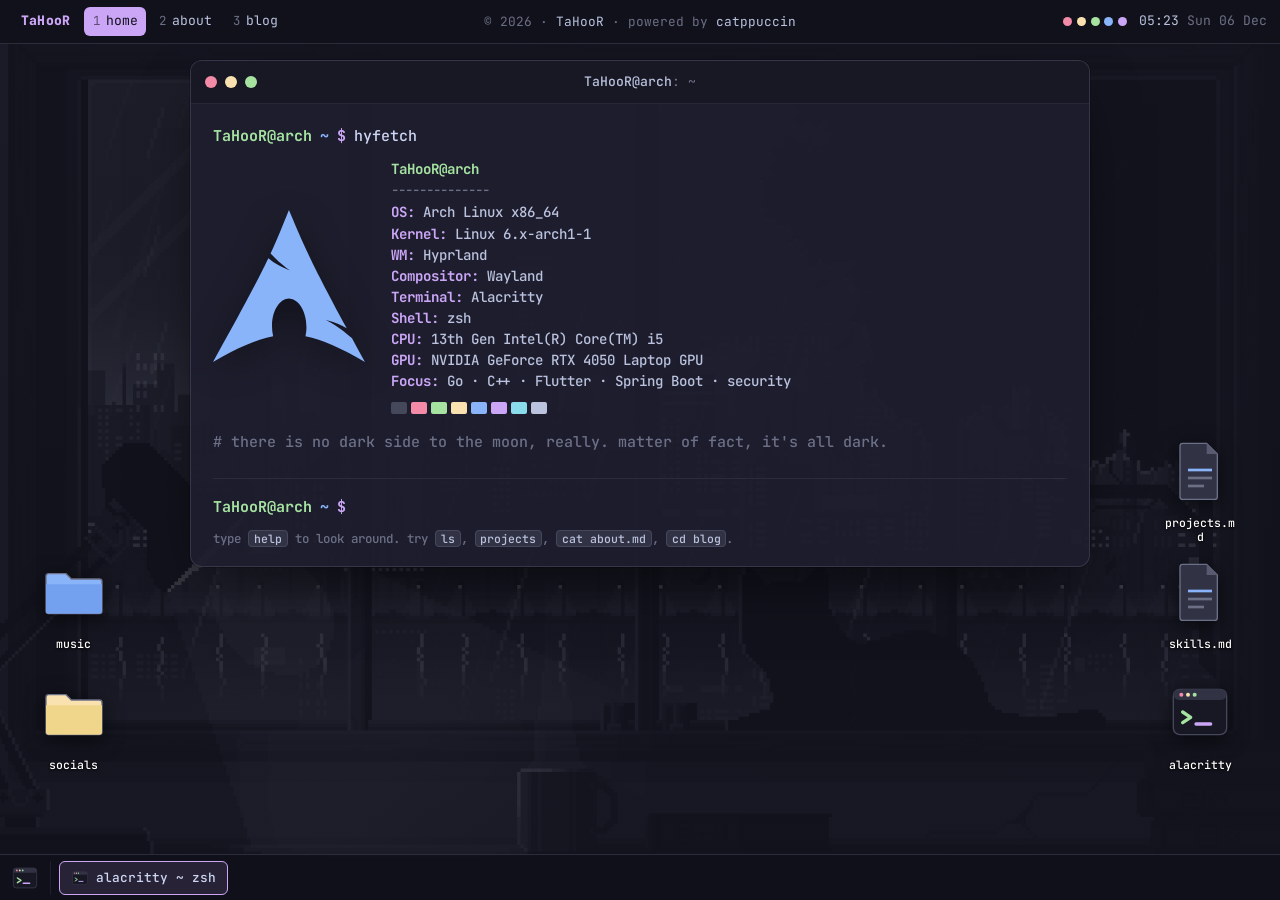
==== index.html @ b7aa1dd1 "First Draft" ====
<!DOCTYPE html>
<html lang="en">

<head>
  <meta charset="UTF-8" />
  <meta name="viewport" content="width=device-width, initial-scale=1" />
  <title>TaHooR</title>
  <meta name="theme-color" content="#11111b" />
  <link rel="stylesheet" href="assets/css/style.css" />
  <link rel="preconnect" href="https://fonts.gstatic.com" crossorigin />
  <link rel="stylesheet" href="https://cdnjs.cloudflare.com/ajax/libs/font-awesome/6.5.1/css/all.min.css" />
</head>

<body data-cwd="~" data-root="">
  <div class="wallpaper" aria-hidden="true"></div>
  <a class="skip-link" href="#main">Skip to main content</a>

  <header class="panel">
    <div class="panel-left">
      <a class="panel-brand" href="">TaHooR</a>
      <ul class="workspaces">
        <li><a aria-current="page" href=""><span class="ws-num">1</span>home</a></li>
        <li><a href="about/"><span class="ws-num">2</span>about</a></li>
        <li><a href="blogs/"><span class="ws-num">3</span>blog</a></li>
      </ul>
    </div>
    <div class="panel-center"><span>&copy; 2026 &middot; <a href="https://github.com/TaH00R" target="_blank" rel="noopener">TaHooR</a> &middot; powered by <a href="https://www.catppuccin.com/" target="_blank" rel="noopener">catppuccin</a></span></div>
    <div class="panel-right">
      <span class="panel-swatches" aria-hidden="true">
        <i class="sw-red"></i><i class="sw-yellow"></i><i class="sw-green"></i><i class="sw-blue"></i><i class="sw-mauve"></i>
      </span>
      <span class="panel-clock"></span>
    </div>
  </header>

  <main id="main" class="desktop desktop-surface">
    <div class="desktop-icons" aria-hidden="true"></div>
    <section class="terminal window">
      <div class="term-titlebar">
        <span class="term-dots" aria-hidden="true"><i class="dot-red"></i><i class="dot-yellow"></i><i class="dot-green"></i></span>
        <span class="term-title"><b>TaHooR@arch</b>: ~</span>
        <span></span>
      </div>

      <div class="term-body">
        <div class="fetch-block">
        <div class="prompt">
          <span class="p-loc">TaHooR@arch</span>
          <span class="p-path">~</span>
          <span class="p-sym">$</span>
          <span class="p-cmd">hyfetch</span>
        </div>

        <div class="fetch">
          <pre class="fetch-logo arch-fetch-logo" aria-hidden="true"><img src="assets/images/arch.svg" alt="" /></pre>

          <div class="fetch-info">
            <div class="fi-head">TaHooR@arch</div>
            <div class="fi-rule">--------------</div>
            <div class="fi-line"><span class="k">OS:</span> <span class="v">Arch Linux x86_64</span></div>
            <div class="fi-line"><span class="k">Kernel:</span> <span class="v">Linux 6.x-arch1-1</span></div>
            <div class="fi-line"><span class="k">WM:</span> <span class="v">Hyprland</span></div>
            <div class="fi-line"><span class="k">Compositor:</span> <span class="v">Wayland</span></div>
            <div class="fi-line"><span class="k">Terminal:</span> <span class="v">Alacritty</span></div>
            <div class="fi-line"><span class="k">Shell:</span> <span class="v">zsh</span></div>
            <div class="fi-line"><span class="k">CPU:</span> <span class="v">13th Gen Intel(R) Core(TM) i5</span></div>
            <div class="fi-line"><span class="k">GPU:</span> <span class="v">NVIDIA GeForce RTX 4050 Laptop GPU</span></div>
            <div class="fi-line"><span class="k">Focus:</span> <span class="v">Go · C++ · Flutter · Spring Boot · security</span></div>
            <div class="fi-swatch" aria-hidden="true">
              <i style="background:#45475a"></i><i style="background:#f38ba8"></i><i style="background:#a6e3a1"></i><i style="background:#f9e2af"></i><i style="background:#89b4fa"></i><i style="background:#cba6f7"></i><i style="background:#89dceb"></i><i style="background:#bac2de"></i>
            </div>
          </div>
        </div>
        </div>

        <p class="comment">there is no dark side to the moon, really. matter of fact, it's all dark.</p>

        <div class="home-mobile">
          <div class="prompt"><span class="p-loc">TaHooR@arch</span> <span class="p-path">~</span> <span class="p-sym">$</span> <span class="p-cmd">cat <span class="arg">about.md</span></span></div>
          <p class="out">CS student at IIIT Guwahati.</p>
          <p class="out">building Flutter apps, Spring Boot backends and web projects.</p>
          <p class="out">currently getting deeper into Linux, systems, cybersecurity and Go.</p>
          <p class="out">Arch Linux + Hyprland + terminal enjoyer.</p>

          <div class="prompt"><span class="p-loc">TaHooR@arch</span> <span class="p-path">~</span> <span class="p-sym">$</span> <span class="p-cmd">ls <span class="arg">~/projects</span></span></div>
          <ul class="rows">
            <li class="row"><span class="dot" aria-hidden="true"></span><div><div class="row-title">DevTrack</div><div class="row-sub">Flutter task manager · Spring Boot · PostgreSQL · JWT</div></div></li>
            <li class="row"><span class="dot" aria-hidden="true"></span><div><div class="row-title">Spark</div><div class="row-sub">sports platform · Next.js · Tailwind · Spring Boot · WebSockets</div></div></li>
            <li class="row"><span class="dot" aria-hidden="true"></span><div><div class="row-title">Satellite Tracker</div><div class="row-sub">3D ISS tracker · Three.js · satellite.js · CelesTrak</div></div></li>
            <li class="row"><span class="dot" aria-hidden="true"></span><div><div class="row-title">Gallery</div><div class="row-sub">Flutter gallery · albums · favorites · maps · sharing</div></div></li>
            <li class="row"><span class="dot" aria-hidden="true"></span><div><div class="row-title">CivicPulse / MedIntel</div><div class="row-sub">hackathon projects focused on real-world problems</div></div></li>
            <li class="row"><span class="dot" aria-hidden="true"></span><div><div class="row-title">WonderVault</div><div class="row-sub">map-based travel memories app · Flutter</div></div></li>
          </ul>

          <div class="prompt"><span class="p-loc">TaHooR@arch</span> <span class="p-path">~</span> <span class="p-sym">$</span> <span class="p-cmd">ls <span class="arg">~/skills</span></span></div>
          <ul class="rows">
            <li class="row"><span class="dot" aria-hidden="true"></span><div><div class="row-title">C / C++</div><div class="row-sub">DSA, systems programming and performance-focused work</div></div></li>
            <li class="row"><span class="dot" aria-hidden="true"></span><div><div class="row-title">Java</div><div class="row-sub">Spring Boot, REST APIs, JPA and backend services</div></div></li>
            <li class="row"><span class="dot" aria-hidden="true"></span><div><div class="row-title">Dart / Flutter</div><div class="row-sub">cross-platform apps, Firebase, Provider and custom UI</div></div></li>
            <li class="row"><span class="dot" aria-hidden="true"></span><div><div class="row-title">Python</div><div class="row-sub">automation, data work, ML experiments and scripting</div></div></li>
            <li class="row"><span class="dot" aria-hidden="true"></span><div><div class="row-title">TypeScript / JavaScript</div><div class="row-sub">React, Next.js, Node.js and web tooling</div></div></li>
            <li class="row"><span class="dot" aria-hidden="true"></span><div><div class="row-title">databases</div><div class="row-sub">PostgreSQL, MySQL and MongoDB</div></div></li>
            <li class="row"><span class="dot" aria-hidden="true"></span><div><div class="row-title">Linux</div><div class="row-sub">Arch Linux, Hyprland, terminal tooling and system tinkering</div></div></li>
            <li class="row"><span class="dot" aria-hidden="true"></span><div><div class="row-title">security</div><div class="row-sub">learning web security, vulnerability research and cybersec</div></div></li>
          </ul>
        </div>

        <div class="cmd">
          <div class="cmd-output"></div>
          <div class="cmd-line">
            <span class="p-loc">TaHooR@arch</span>
            <span class="p-path">~</span>
            <span class="p-sym">$</span>
            <input class="cmd-input" type="text" autocomplete="off" autocapitalize="off" autocorrect="off" spellcheck="false" aria-label="terminal command input" />
          </div>
          <div class="cmd-hint">type <kbd>help</kbd> to look around. try <kbd>ls</kbd>, <kbd>projects</kbd>, <kbd>cat about.md</kbd>, <kbd>cd blog</kbd>.</div>
        </div>
      </div>
    </section>

  <footer class="footer footer-mobile">
    <div class="footer-socials">
      <a class="icon" href="https://github.com/TaH00R" target="_blank" rel="noopener" aria-label="github"><i class="fa-brands fa-github"></i></a>
      <a class="icon" href="https://www.linkedin.com/in/x-tahoor-x-36652739a/" target="_blank" rel="noopener" aria-label="linkedin"><i class="fa-brands fa-linkedin"></i></a>
      <a class="icon" href="https://www.instagram.com/tahoor.69/" target="_blank" rel="noopener" aria-label="instagram"><i class="fa-brands fa-instagram"></i></a>
    </div>
    <p>&copy; 2026 &middot; <a href="https://github.com/TaH00R" target="_blank" rel="noopener">TaHooR</a> &middot; powered by <a href="https://www.catppuccin.com/" target="_blank" rel="noopener">catppuccin</a></p>

  </footer>

  <script src="assets/js/archfs.js"></script>
  <script src="assets/js/terminal.js"></script>
  <script src="assets/js/desktop.js"></script>
</body>

</html>
---- assets/css/style.css ----
@import url('https://fonts.googleapis.com/css2?family=Inter:wght@400;600;700&family=JetBrains+Mono:wght@400;500;700;800&display=swap');

/* Catppuccin Mocha */
:root {
  --base: #1e1e2e;
  --mantle: #181825;
  --crust: #11111b;
  --surface0: #313244;
  --surface1: #45475a;
  --text: #cdd6f4;
  --subtext: #bac2de;
  --overlay: #6c7086;
  --lavender: #b4befe;
  --mauve: #cba6f7;
  --blue: #89b4fa;
  --sky: #89dceb;
  --green: #a6e3a1;
  --yellow: #f9e2af;
  --peach: #fab387;
  --red: #f38ba8;

  --border: rgba(205, 214, 244, .08);
  --border-strong: rgba(205, 214, 244, .14);
  --mono: 'JetBrains Mono', 'Fira Mono', ui-monospace, monospace;
  --sans: Inter, system-ui, -apple-system, 'Segoe UI', Roboto, 'Noto Sans', Arial, sans-serif;
}

* {
  margin: 0;
  padding: 0;
  box-sizing: border-box;
  -webkit-tap-highlight-color: transparent;
}

html {
  color-scheme: dark;
  text-rendering: optimizeLegibility;
  scroll-behavior: smooth;
}

:focus-visible {
  outline: 2px solid var(--lavender);
  outline-offset: 2px;
  border-radius: 6px;
}

body {
  min-height: 100vh;
  color: var(--text);
  font: 400 15px/1.7 var(--mono);
  -webkit-font-smoothing: antialiased;
  -moz-osx-font-smoothing: grayscale;
  background-color: var(--crust);
}

.wallpaper {
  position: fixed;
  inset: 0;
  z-index: -1;
  background-color: var(--crust);
  background-image:
    linear-gradient(rgba(17, 17, 27, .74), rgba(17, 17, 27, .84)),
    url("../images/cat-vibin.png");
  background-size: cover;
  background-position: center;
  background-repeat: no-repeat;
  view-transition-name: wallpaper;
}

@view-transition {
  navigation: auto;
}

.panel { view-transition-name: panel; }
.taskbar { view-transition-name: taskbar; }

::view-transition-old(root) {
  animation: vt-out 240ms cubic-bezier(.4, 0, .2, 1) both;
}

::view-transition-new(root) {
  animation: vt-in 280ms cubic-bezier(.4, 0, .2, 1) both;
}

@keyframes vt-out {
  to { opacity: 0; transform: translateX(-26px); }
}

@keyframes vt-in {
  from { opacity: 0; transform: translateX(26px); }
}

@media (prefers-reduced-motion: reduce) {
  ::view-transition-old(root),
  ::view-transition-new(root) { animation: none; }
}

.skip-link {
  position: absolute;
  left: 1rem;
  top: -100px;
  background: var(--mantle);
  color: var(--text);
  padding: .5rem .75rem;
  border-radius: 8px;
  z-index: 100;
  box-shadow: 0 2px 8px rgba(0, 0, 0, .25);
  transition: top .2s;
}

.skip-link:focus-visible {
  top: 1rem;
}

/* ============================================================
   top status bar
   ============================================================ */
.panel {
  position: sticky;
  top: 0;
  z-index: 50;
  display: flex;
  align-items: center;
  justify-content: space-between;
  gap: 1rem;
  padding: .45rem .8rem;
  background: rgba(17, 17, 27, .85);
  -webkit-backdrop-filter: blur(10px);
  backdrop-filter: blur(10px);
  border-bottom: 1px solid var(--border-strong);
  font-size: .82rem;
}

.panel-left,
.panel-right {
  display: flex;
  align-items: center;
  gap: .35rem;
  min-width: 0;
}

.panel-brand {
  color: var(--mauve);
  font-weight: 800;
  text-decoration: none;
  padding: .2rem .5rem;
  letter-spacing: .3px;
  flex-shrink: 0;
}

.panel-brand:hover {
  color: var(--lavender);
}

.workspaces {
  display: flex;
  align-items: center;
  gap: .25rem;
  list-style: none;
  flex-wrap: wrap;
}

.workspaces a {
  display: inline-flex;
  align-items: baseline;
  gap: .35rem;
  text-decoration: none;
  color: var(--subtext);
  padding: .2rem .55rem;
  border-radius: 6px;
  transition: color .15s, background .15s;
}

.workspaces a .ws-num {
  color: var(--overlay);
  font-size: .78rem;
}

.workspaces a:hover {
  color: var(--lavender);
  background: rgba(180, 190, 254, .08);
}

.workspaces a[aria-current="page"] {
  color: var(--crust);
  background: var(--mauve);
}

.workspaces a[aria-current="page"] .ws-num {
  color: rgba(17, 17, 27, .6);
}

.panel-swatches {
  display: flex;
  gap: .3rem;
}

.panel-swatches i {
  width: 9px;
  height: 9px;
  border-radius: 50%;
  display: inline-block;
}

.sw-red { background: var(--red); }
.sw-yellow { background: var(--yellow); }
.sw-green { background: var(--green); }
.sw-blue { background: var(--blue); }
.sw-mauve { background: var(--mauve); }

.panel-clock {
  color: var(--subtext);
  font-variant-numeric: tabular-nums;
  white-space: nowrap;
  padding-left: .4rem;
}

.panel-clock .clock-date {
  color: var(--overlay);
}

.panel-center {
  position: absolute;
  left: 50%;
  transform: translateX(-50%);
  color: var(--overlay);
  font-size: .8rem;
  white-space: nowrap;
  pointer-events: auto;
}

.panel-center a {
  color: var(--subtext);
  text-decoration: none;
}

.panel-center a:hover {
  color: var(--mauve);
}

/* ============================================================
   terminal window
   ============================================================ */
.desktop {
  max-width: 960px;
  margin: 0 auto;
  padding: 1.6rem 1.1rem 3rem;
  transition: opacity .18s ease;
}

.desktop--wide {
  max-width: 1180px;
}

.desktop.is-fading {
  opacity: 0;
}

.terminal {
  background: rgba(30, 30, 46, .92);
  border: 1px solid var(--border-strong);
  border-radius: 12px;
  overflow: hidden;
  box-shadow: 0 24px 60px -20px rgba(0, 0, 0, .7), 0 0 0 1px rgba(0, 0, 0, .2);
}

.term-titlebar {
  display: grid;
  grid-template-columns: 1fr auto 1fr;
  align-items: center;
  gap: .5rem;
  padding: .6rem .9rem;
  background: var(--mantle);
  border-bottom: 1px solid var(--border);
}

.term-dots,
.win-dots {
  display: flex;
  gap: .5rem;
}

.term-dots i,
.win-dots i {
  width: 12px;
  height: 12px;
  border-radius: 50%;
  display: inline-block;
}

.dot-red { background: var(--red); }
.dot-yellow { background: var(--yellow); }
.dot-green { background: var(--green); }

.term-title {
  justify-self: center;
  color: var(--overlay);
  font-size: .82rem;
  white-space: nowrap;
  overflow: hidden;
  text-overflow: ellipsis;
  max-width: 100%;
}

.term-title b {
  color: var(--subtext);
  font-weight: 500;
}

.term-body {
  padding: 1.25rem 1.4rem 1rem;
  font-weight: 500;
}

/* prompt line */
.prompt {
  display: flex;
  flex-wrap: wrap;
  align-items: baseline;
  gap: .5rem;
  margin: 1.4rem 0 .6rem;
}

.prompt:first-child {
  margin-top: 0;
}

.p-user, .p-host, .p-loc { color: var(--green); font-weight: 700; }
.p-at { color: var(--overlay); }
.p-path { color: var(--blue); font-weight: 700; }
.p-sym { color: var(--mauve); font-weight: 700; }
.p-cmd { color: var(--text); }
.p-cmd .flag { color: var(--peach); }
.p-cmd .arg { color: var(--sky); }

/* blinking cursor */
.cursor {
  display: inline-block;
  width: .55em;
  height: 1.05em;
  transform: translateY(.18em);
  background: var(--text);
  animation: blink 1.1s steps(1) infinite;
}

@keyframes blink {
  50% { opacity: 0; }
}

.comment {
  color: var(--overlay);
}

.comment::before {
  content: "# ";
}

/* ============================================================
   fastfetch / hyfetch block (home)
   ============================================================ */
.fetch {
  display: grid;
  grid-template-columns: auto 1fr;
  gap: 1.1rem;
  align-items: center;
  margin: .6rem 0 1rem;
}

.fetch-logo {
  font-family: var(--mono);
  font-size: clamp(6px, 1.3vw, 10px);
  line-height: 1.05;
  white-space: pre;
  margin: 0;
  overflow: hidden;
}


/* Arch Linux fetch logo */
.arch-fetch-logo {
  display: flex;
  align-items: center;
  justify-content: center;
  width: clamp(110px, 15vw, 160px);
  height: clamp(120px, 15vw, 160px);
  overflow: visible;
}

.arch-fetch-logo img {
  display: block;
  width: 100%;
  height: 100%;
  object-fit: contain;
  filter: drop-shadow(0 8px 18px rgba(0, 0, 0, .35));
}

@media (max-width: 720px) {
  .arch-fetch-logo {
    width: 150px;
    height: 150px;
    justify-content: flex-start;
  }
}

.fetch-info {
  font-size: .88rem;
  line-height: 1.5;
  min-width: 0;
}

.fetch-info .fi-head {
  color: var(--green);
  font-weight: 700;
}

.fetch-info .fi-rule {
  color: var(--overlay);
  letter-spacing: -1px;
  margin-bottom: .1rem;
}

.fetch-info .fi-line .k {
  color: var(--mauve);
  font-weight: 700;
}

.fetch-info .fi-line .v {
  color: var(--subtext);
  overflow-wrap: anywhere;
}

.fetch-info .fi-swatch {
  display: flex;
  gap: 4px;
  margin-top: .6rem;
}

.fetch-info .fi-swatch i {
  width: 16px;
  height: 12px;
  border-radius: 2px;
  display: inline-block;
}

/* ============================================================
   generic terminal output
   ============================================================ */
.term-body h1,
.term-body h2 {
  font-family: var(--mono);
}

.out {
  color: var(--subtext);
  margin: .2rem 0 .4rem;
  max-width: 74ch;
}

.out a {
  color: var(--lavender);
  text-decoration: underline;
  text-underline-offset: 2px;
}

.out a:hover { color: var(--mauve); }

/* project / skill rows rendered like a listing */
.rows {
  list-style: none;
  display: flex;
  flex-direction: column;
  gap: .3rem;
  margin: .2rem 0 .4rem;
  padding: 0;
}

.row {
  display: grid;
  grid-template-columns: auto 1fr;
  gap: .7rem;
  align-items: baseline;
  padding: .45rem .6rem;
  border-radius: 8px;
  border: 1px solid transparent;
  transition: background .15s, border-color .15s;
}

.row:hover {
  background: rgba(180, 190, 254, .05);
  border-color: var(--border);
}

.row .dot {
  color: var(--green);
  font-size: .9rem;
  line-height: 1.4;
}

.row .dot::before { content: "→"; }

.row-title {
  color: var(--text);
  font-weight: 700;
}

.row-sub {
  color: var(--overlay);
  font-size: .9rem;
}

/* ============================================================
   ls -l listing (blog index)
   ============================================================ */
.ls {
  display: flex;
  flex-direction: column;
  gap: .1rem;
  margin: .3rem 0 .5rem;
}

.ls-total {
  color: var(--overlay);
  font-size: .85rem;
  margin-bottom: .35rem;
}

.ls-row {
  display: grid;
  grid-template-columns: auto auto auto 1fr auto;
  align-items: baseline;
  gap: .5rem .9rem;
  padding: .5rem .6rem;
  border-radius: 8px;
  text-decoration: none;
  color: inherit;
  border: 1px solid transparent;
  transition: background .15s, border-color .15s;
}

.ls-row:hover {
  background: rgba(137, 180, 250, .06);
  border-color: var(--border);
}

.ls-perms {
  color: var(--overlay);
  font-size: .82rem;
  white-space: nowrap;
}

.ls-size {
  color: var(--overlay);
  font-size: .82rem;
  white-space: nowrap;
}

.ls-date {
  color: var(--peach);
  font-size: .82rem;
  white-space: nowrap;
}

.ls-name {
  min-width: 0;
}

.ls-dir {
  color: var(--blue);
  font-weight: 700;
}

.ls-dir::after {
  content: "/";
  color: var(--overlay);
}

.ls-row:hover .ls-dir {
  color: var(--sky);
  text-decoration: underline;
  text-underline-offset: 2px;
}

.ls-title {
  color: var(--text);
  font-weight: 700;
  margin-top: .15rem;
}

.ls-desc {
  color: var(--subtext);
  font-size: .88rem;
  line-height: 1.5;
  margin-top: .1rem;
  display: -webkit-box;
  -webkit-line-clamp: 2;
  line-clamp: 2;
  -webkit-box-orient: vertical;
  overflow: hidden;
}

.ls-tags {
  color: var(--overlay);
  font-size: .8rem;
  margin-top: .2rem;
}

.ls-tags .t {
  color: var(--mauve);
}

.ls-meta {
  color: var(--overlay);
  font-size: .8rem;
  white-space: nowrap;
  justify-self: end;
}

/* ============================================================
   interactive command bar (hybrid)
   ============================================================ */
.cmd {
  margin-top: 1.4rem;
  border-top: 1px solid var(--border);
  padding-top: 1rem;
}

.cmd-output {
  display: flex;
  flex-direction: column;
  gap: .15rem;
  margin-bottom: .4rem;
}

.cmd-output:empty {
  margin-bottom: 0;
}

.cmd-output .line {
  white-space: pre-wrap;
  overflow-wrap: anywhere;
  color: var(--subtext);
}

.cmd-output .line.echo { color: var(--overlay); }
.cmd-output .line.err { color: var(--red); }
.cmd-output .line.ok { color: var(--green); }
.cmd-output .line.accent { color: var(--mauve); }
.cmd-output .line.dim { color: var(--overlay); }
.cmd-output .line.warn { color: var(--yellow); }
.cmd-output .line.info { color: var(--sky); }
.cmd-output .line a { color: var(--lavender); text-decoration: underline; }

.cmd-output .line.rtitle { color: var(--text); font-weight: 700; }
.cmd-output .line.rtitle::before { content: "→ "; color: var(--green); font-weight: 700; }
.cmd-output .line.rsub { color: var(--overlay); padding-left: 1.35rem; margin-bottom: .35rem; }
.cmd-output .line.spacer { height: .4rem; }

.cmd-line {
  display: flex;
  align-items: baseline;
  gap: .5rem;
}

.cmd-line .p-user { color: var(--green); font-weight: 700; }
.cmd-line .p-at { color: var(--overlay); }
.cmd-line .p-host { color: var(--green); font-weight: 700; }
.cmd-line .p-path { color: var(--blue); font-weight: 700; }
.cmd-line .p-sym { color: var(--mauve); font-weight: 700; }

.cmd-input {
  flex: 1;
  min-width: 0;
  background: transparent;
  border: none;
  outline: none;
  color: var(--text);
  font: inherit;
  caret-color: var(--mauve);
  padding: 0;
}

.cmd-hint {
  color: var(--overlay);
  font-size: .78rem;
  margin-top: .5rem;
}

.cmd-hint kbd {
  background: var(--surface0);
  border: 1px solid var(--surface1);
  border-radius: 4px;
  padding: 0 .3rem;
  font: inherit;
  font-size: .72rem;
  color: var(--subtext);
}

/* ============================================================
   socials + footer
   ============================================================ */
.socials {
  display: flex;
  gap: .55rem;
  margin: 1.4rem 0 .2rem;
}

.icon {
  width: 38px;
  height: 38px;
  display: inline-flex;
  align-items: center;
  justify-content: center;
  border-radius: 8px;
  border: 1px solid var(--border-strong);
  color: var(--text);
  text-decoration: none;
  transition: background .15s, color .15s, border-color .15s;
}

.icon:hover,
.icon:focus-visible {
  background: rgba(205, 214, 244, .08);
  color: var(--lavender);
  border-color: var(--lavender);
}

.footer {
  max-width: 960px;
  margin: 0 auto;
  padding: 1.4rem 1.1rem 2rem;
  color: var(--overlay);
  text-align: center;
  font-size: .85rem;
}

.footer-socials {
  display: flex;
  gap: .55rem;
  justify-content: center;
  margin-top: 1rem;
}

.footer a {
  color: var(--subtext);
  text-decoration: underline;
}

.footer a:hover {
  color: var(--mauve);
}

/* ============================================================
   desktop surface + window manager (home)
   ============================================================ */
body {
  padding-bottom: 46px;
}

.desktop-surface {
  position: relative;
  width: 100%;
  max-width: none;
  height: calc(100vh - 46px - 46px);
  min-height: 440px;
  padding: 0;
  overflow: hidden;
}

.desktop-icons {
  position: absolute;
  inset: 0;
  pointer-events: none;
  z-index: 1;
}

.window {
  position: absolute;
  z-index: 10;
  display: flex;
  flex-direction: column;
  max-height: calc(100% - 20px);
}

.window > .term-titlebar,
.window > .win-bar {
  flex: 0 0 auto;
}

.window > .term-body,
.window > .iv-body,
.window > .pl-body {
  overflow-y: auto;
  min-height: 0;
}

.terminal.window {
  width: min(900px, 92vw);
}

.filemanager,
.docviewer,
.socialswin {
  background: var(--mantle);
  border: 1px solid var(--border-strong);
  border-radius: 12px;
  overflow: hidden;
  box-shadow: 0 24px 60px -20px rgba(0, 0, 0, .7);
}

.filemanager { width: min(620px, 92vw); }
.docviewer { width: min(560px, 92vw); }
.socialswin { width: min(320px, 92vw); }

.doc-h {
  font-family: var(--mono);
  font-weight: 700;
  color: var(--mauve);
  margin-bottom: .6rem;
}

.doc-body .rows { gap: .2rem; }

.soc-body {
  display: flex;
  flex-direction: column;
  gap: .4rem;
  padding: 1rem 1.1rem 1.2rem;
  background: var(--base);
}

.soc-item {
  display: flex;
  align-items: center;
  gap: .7rem;
  padding: .55rem .7rem;
  border-radius: 8px;
  border: 1px solid var(--border);
  color: var(--text);
  text-decoration: none;
  transition: background .15s, border-color .15s, color .15s;
}

.soc-item:hover {
  background: rgba(180, 190, 254, .08);
  border-color: var(--lavender);
  color: var(--lavender);
}

.soc-ic {
  width: 30px;
  height: 30px;
  display: inline-flex;
  align-items: center;
  justify-content: center;
  border-radius: 7px;
  border: 1px solid var(--border-strong);
  font-size: 1rem;
}

.soc-label { font-weight: 500; }

.footer-mobile { display: none; }

/* now-playing panel module */
.panel-np {
  display: none;
  align-items: center;
  gap: .4rem;
  max-width: 260px;
  padding: .15rem .5rem;
  margin-right: .3rem;
  border-radius: 6px;
  background: rgba(203, 166, 247, .12);
  color: var(--subtext);
  font-size: .78rem;
  white-space: nowrap;
  overflow: hidden;
}

.panel-np.show { display: inline-flex; }

.panel-np .np-note {
  width: 13px;
  height: 13px;
  flex-shrink: 0;
  fill: none;
  stroke: var(--mauve);
  stroke-width: 2;
}

.panel-np .np-text {
  overflow: hidden;
  text-overflow: ellipsis;
}

/* right-click context menu */
.ctx-menu {
  position: fixed;
  z-index: 200;
  min-width: 190px;
  padding: .35rem;
  background: rgba(24, 24, 37, .97);
  -webkit-backdrop-filter: blur(10px);
  backdrop-filter: blur(10px);
  border: 1px solid var(--border-strong);
  border-radius: 10px;
  box-shadow: 0 18px 44px -14px rgba(0, 0, 0, .8);
}

.ctx-item {
  display: block;
  width: 100%;
  text-align: left;
  padding: .4rem .6rem;
  border: none;
  border-radius: 6px;
  background: transparent;
  color: var(--subtext);
  font: 500 .85rem var(--mono);
  cursor: pointer;
}

.ctx-item:hover {
  background: var(--mauve);
  color: var(--crust);
}

.ctx-sep {
  height: 1px;
  margin: .3rem .2rem;
  background: var(--border);
}

/* launcher */
.launcher {
  position: fixed;
  inset: 0;
  z-index: 300;
  display: none;
  justify-content: center;
  align-items: flex-start;
  padding-top: 14vh;
  background: rgba(17, 17, 27, .55);
  -webkit-backdrop-filter: blur(3px);
  backdrop-filter: blur(3px);
}

.launcher.show { display: flex; }

.launcher-box {
  width: min(560px, 92vw);
  background: rgba(24, 24, 37, .98);
  border: 1px solid var(--border-strong);
  border-radius: 12px;
  overflow: hidden;
  box-shadow: 0 30px 70px -20px rgba(0, 0, 0, .85);
}

.launcher-input {
  width: 100%;
  padding: .9rem 1.1rem;
  border: none;
  border-bottom: 1px solid var(--border);
  background: transparent;
  color: var(--text);
  font: 500 1rem var(--mono);
  outline: none;
}

.launcher-input::placeholder { color: var(--overlay); }

.launcher-list {
  list-style: none;
  margin: 0;
  padding: .35rem;
  max-height: 46vh;
  overflow-y: auto;
}

.launcher-item {
  display: flex;
  align-items: baseline;
  justify-content: space-between;
  gap: 1rem;
  padding: .5rem .75rem;
  border-radius: 7px;
  cursor: pointer;
}

.launcher-item.sel,
.launcher-item:hover {
  background: rgba(180, 190, 254, .12);
}

.launcher-item .li-label { color: var(--text); font-weight: 500; }
.launcher-item.sel .li-label { color: var(--lavender); }
.launcher-item .li-sub { color: var(--overlay); font-size: .78rem; white-space: nowrap; }

.desktop--wide.desktop-surface .terminal.window,
.desktop--wide .terminal.window {
  width: min(1150px, 94vw);
}

.window.maximized {
  left: 0 !important;
  top: 0 !important;
  width: 100% !important;
  height: 100% !important;
  max-height: 100% !important;
  border-radius: 0;
}

.term-titlebar,
.win-bar {
  cursor: default;
  user-select: none;
}

.window.is-dragging {
  cursor: grabbing;
}

.window.is-dragging .term-titlebar,
.window.is-dragging .win-bar {
  cursor: grabbing;
}

.rz {
  position: absolute;
  z-index: 5;
}

.rz-n { top: -4px; left: 10px; right: 10px; height: 8px; cursor: ns-resize; }
.rz-s { bottom: -4px; left: 10px; right: 10px; height: 8px; cursor: ns-resize; }
.rz-e { right: -4px; top: 10px; bottom: 10px; width: 8px; cursor: ew-resize; }
.rz-w { left: -4px; top: 10px; bottom: 10px; width: 8px; cursor: ew-resize; }
.rz-ne { top: -5px; right: -5px; width: 14px; height: 14px; cursor: nesw-resize; }
.rz-nw { top: -5px; left: -5px; width: 14px; height: 14px; cursor: nwse-resize; }
.rz-se { bottom: -5px; right: -5px; width: 14px; height: 14px; cursor: nwse-resize; }
.rz-sw { bottom: -5px; left: -5px; width: 14px; height: 14px; cursor: nesw-resize; }

.window.maximized .rz {
  display: none;
}

.window.is-resizing {
  user-select: none;
}

.win-controls i {
  cursor: pointer;
  transition: filter .15s, transform .12s;
}

.win-controls i:hover {
  filter: brightness(1.2);
  transform: scale(1.15);
}

.win-bar {
  display: grid;
  grid-template-columns: 1fr auto 1fr;
  align-items: center;
  gap: .5rem;
  padding: .6rem .9rem;
  background: var(--mantle);
  border-bottom: 1px solid var(--border);
}

.imgviewer {
  background: var(--mantle);
  border: 1px solid var(--border-strong);
  border-radius: 12px;
  overflow: hidden;
  box-shadow: 0 24px 60px -20px rgba(0, 0, 0, .7);
}

.iv-body {
  padding: .5rem;
  background: var(--crust);
  display: flex;
  justify-content: center;
  align-items: center;
  flex: 1;
  overflow: hidden;
}

.iv-body img {
  display: block;
  width: auto;
  height: auto;
  max-width: min(70vw, 820px);
  border-radius: 4px;
}

.imgviewer[style*="height"] .iv-body img,
.imgviewer[style*="width"] .iv-body img {
  max-width: 100%;
  max-height: 100%;
  object-fit: contain;
}

/* desktop icons — kde plasma style */
.dz-icon {
  position: absolute;
  pointer-events: auto;
  width: 96px;
  display: flex;
  flex-direction: column;
  align-items: center;
  gap: .3rem;
  cursor: default;
  user-select: none;
  z-index: 2;
  padding: .3rem;
  border: 1px solid transparent;
  border-radius: 6px;
}

.dz-icon:hover {
  background: rgba(180, 190, 254, .12);
  border-color: rgba(180, 190, 254, .25);
  z-index: 3;
}

.dz-icon.is-dragging {
  cursor: grabbing;
  opacity: .85;
}

.dz-thumb {
  width: 72px;
  height: 72px;
  border-radius: 5px;
  overflow: hidden;
  border: 1px solid rgba(0, 0, 0, .5);
  box-shadow: 0 3px 8px -2px rgba(0, 0, 0, .7);
  background: var(--crust);
}

.dz-thumb img {
  display: block;
  width: 100%;
  height: 100%;
  object-fit: cover;
}

.dz-appicon svg {
  width: 64px;
  height: 64px;
  filter: drop-shadow(0 4px 10px rgba(0, 0, 0, .6));
}

.dz-label {
  font-size: .72rem;
  font-weight: 500;
  color: #fff;
  text-align: center;
  line-height: 1.2;
  padding: .05rem .25rem;
  border-radius: 3px;
  text-shadow: 0 1px 3px rgba(0, 0, 0, .95), 0 0 2px rgba(0, 0, 0, .9);
  max-width: 96px;
  display: -webkit-box;
  -webkit-line-clamp: 2;
  line-clamp: 2;
  -webkit-box-orient: vertical;
  overflow: hidden;
  word-break: break-word;
}

.dz-icon:hover .dz-label {
  background: var(--blue);
  color: var(--crust);
  text-shadow: none;
}

/* taskbar */
.taskbar {
  position: fixed;
  left: 0;
  right: 0;
  bottom: 0;
  height: 46px;
  z-index: 60;
  display: flex;
  align-items: center;
  gap: .5rem;
  padding: 0 .5rem;
  background: rgba(17, 17, 27, .9);
  -webkit-backdrop-filter: blur(10px);
  backdrop-filter: blur(10px);
  border-top: 1px solid var(--border-strong);
}

.tb-left {
  display: flex;
  align-items: center;
  border-right: 1px solid var(--border);
  padding-right: .5rem;
}

.tb-launch {
  width: 34px;
  height: 34px;
  padding: 3px;
  border: none;
  border-radius: 6px;
  background: transparent;
  cursor: pointer;
  transition: background .15s;
}

.tb-launch:hover {
  background: rgba(205, 214, 244, .1);
}

.tb-launch svg {
  width: 100%;
  height: 100%;
}

.tb-items {
  display: flex;
  align-items: center;
  gap: .35rem;
  overflow: hidden;
}

.tb-item {
  display: inline-flex;
  align-items: center;
  gap: .4rem;
  max-width: 190px;
  height: 34px;
  padding: 0 .7rem;
  border: 1px solid var(--border);
  border-radius: 6px;
  background: rgba(205, 214, 244, .04);
  color: var(--subtext);
  font: 500 .8rem var(--mono);
  cursor: pointer;
  transition: background .15s, border-color .15s, color .15s;
}

.tb-item:hover {
  background: rgba(205, 214, 244, .1);
  color: var(--text);
}

.tb-item.active {
  border-color: var(--mauve);
  color: var(--text);
  background: rgba(203, 166, 247, .12);
}

.tb-item.minimized {
  opacity: .55;
}

.tb-item .tb-ico {
  width: 18px;
  height: 18px;
  display: inline-flex;
}

.tb-item .tb-ico svg { width: 100%; height: 100%; }

.tb-item .tb-dot {
  width: 8px;
  height: 8px;
  border-radius: 50%;
  background: var(--green);
}

.tb-item .tb-title {
  overflow: hidden;
  text-overflow: ellipsis;
  white-space: nowrap;
}

.mobile-gallery,
.home-mobile {
  display: none;
}

/* ============================================================
   responsive
   ============================================================ */
@media (max-width: 1000px) {
  .panel-center { display: none; }
}

@media (max-width: 720px) {
  .panel {
    flex-wrap: wrap;
    gap: .4rem .6rem;
  }

  .panel-clock .clock-date { display: none; }

  .fetch {
    grid-template-columns: 1fr;
    gap: 1rem;
    justify-items: start;
  }

  .fetch-logo {
    font-size: clamp(7px, 2.6vw, 11px);
  }

  .term-body {
    padding: 1rem 1rem .9rem;
  }

  .term-title {
    font-size: .74rem;
  }

  .ls-row {
    grid-template-columns: 1fr;
    gap: .15rem;
    padding: .6rem;
  }

  .ls-perms,
  .ls-size { display: none; }

  .ls-meta {
    justify-self: start;
  }
}

@media (max-width: 420px) {
  .panel-swatches { display: none; }

  .workspaces a { padding: .2rem .4rem; }

  .desktop { padding: 1rem .7rem 2.4rem; }
}

@media (max-width: 760px), (pointer: coarse) {
  body {
    padding-bottom: 0;
  }

  .taskbar {
    display: none;
  }

  .desktop-surface {
    position: static;
    height: auto;
    min-height: 0;
    overflow: visible;
    max-width: 960px;
    margin: 0 auto;
    padding: 1.6rem 1.1rem 1rem;
  }

  .desktop-icons {
    display: none;
  }

  .window,
  .terminal.window,
  .window.maximized {
    position: static !important;
    left: auto !important;
    top: auto !important;
    width: auto !important;
    height: auto !important;
    max-height: none !important;
    z-index: auto;
    display: block !important;
  }

  .term-titlebar {
    cursor: default;
  }

  .fetch-block,
  .cmd {
    display: none;
  }

  .home-mobile {
    display: block;
  }

  .home-mobile .prompt {
    margin: 1.1rem 0 .5rem;
  }

  .footer-mobile {
    display: block;
  }

  .footer {
    padding: 2.4rem 1.1rem 2.6rem;
    margin-top: 1rem;
  }

  .footer-socials {
    margin-bottom: 1.2rem;
  }

  .mobile-gallery {
    display: block;
    max-width: 960px;
    margin: 0 auto;
    padding: 0 1.1rem 2.5rem;
  }

  .mobile-gallery h2 {
    font-size: .95rem;
    font-weight: 700;
    color: var(--mauve);
    margin: 1.2rem 0 .8rem;
  }

  .mobile-gallery .mg-grid {
    display: grid;
    grid-template-columns: 1fr 1fr;
    gap: .7rem;
  }

  .mobile-gallery figure {
    margin: 0;
    background: var(--mantle);
    border: 1px solid var(--border);
    border-radius: 10px;
    overflow: hidden;
  }

  .mobile-gallery img {
    display: block;
    width: 100%;
    height: 120px;
    object-fit: cover;
  }

  .mobile-gallery figcaption {
    font-size: .74rem;
    color: var(--subtext);
    padding: .4rem .5rem;
  }

  .mobile-music {
    display: block;
    max-width: 960px;
    margin: 0 auto;
    padding: 0 1.1rem 2.5rem;
  }

  .mobile-music h2 {
    font-size: .95rem;
    font-weight: 700;
    color: var(--mauve);
    margin: 1.2rem 0 .8rem;
  }

  .player {
    width: auto !important;
    margin-top: 1rem;
  }
}

@media (prefers-reduced-motion: reduce) {
  .cursor { animation: none; }
  html { scroll-behavior: auto; }
  .desktop, .desktop.is-fading { transition: none; }
}

/* ============================================================
   music: file manager grid + mp3 player
   ============================================================ */
.fm-toolbar {
  display: flex;
  align-items: center;
  justify-content: space-between;
  gap: .6rem;
  flex-wrap: wrap;
  padding: 0 .2rem .6rem;
  margin-bottom: .7rem;
  border-bottom: 1px solid var(--border);
}

.fm-path {
  color: var(--subtext);
  font-weight: 700;
}

.fm-count {
  color: var(--overlay);
  font-size: .82rem;
}

.fm-grid {
  display: grid;
  grid-template-columns: repeat(auto-fill, minmax(118px, 1fr));
  gap: .4rem;
}

.fm-file {
  display: flex;
  flex-direction: column;
  align-items: center;
  gap: .45rem;
  padding: .6rem .4rem;
  border: 1px solid transparent;
  border-radius: 8px;
  background: transparent;
  cursor: default;
  font: inherit;
  color: var(--subtext);
  transition: background .12s, border-color .12s;
}

.fm-file:hover {
  background: rgba(137, 180, 250, .1);
  border-color: rgba(137, 180, 250, .25);
}

.fm-file.playing {
  background: rgba(203, 166, 247, .14);
  border-color: var(--mauve);
}

.fm-thumb {
  position: relative;
  width: 84px;
  height: 84px;
  border-radius: 6px;
  overflow: hidden;
  border: 1px solid rgba(0, 0, 0, .5);
  box-shadow: 0 4px 10px -3px rgba(0, 0, 0, .7);
  flex-shrink: 0;
}

.fm-thumb img {
  display: block;
  width: 100%;
  height: 100%;
  object-fit: cover;
}

.fm-thumb::after {
  content: "";
  position: absolute;
  inset: 0;
  background: rgba(17, 17, 27, .35) url("data:image/svg+xml,%3Csvg xmlns='http://www.w3.org/2000/svg' viewBox='0 0 24 24' fill='%23cdd6f4'%3E%3Cpath d='M8 5v14l11-7z'/%3E%3C/svg%3E") center / 26px no-repeat;
  opacity: 0;
  transition: opacity .12s;
}

.fm-file:hover .fm-thumb::after,
.fm-file.playing .fm-thumb::after {
  opacity: 1;
}

.fm-name {
  font-size: .74rem;
  line-height: 1.25;
  color: var(--subtext);
  text-align: center;
  word-break: break-word;
  display: -webkit-box;
  -webkit-line-clamp: 2;
  line-clamp: 2;
  -webkit-box-orient: vertical;
  overflow: hidden;
}

.fm-file.playing .fm-name {
  color: var(--mauve);
}

/* emulated mp3 player window (elisa) */
.player {
  width: 300px;
}

.pl-body {
  display: flex;
  flex-direction: column;
  align-items: center;
  gap: .4rem;
  padding: 1.1rem;
  background: var(--base);
}

.pl-art {
  width: 100%;
  max-width: 260px;
  aspect-ratio: 1 / 1;
  object-fit: cover;
  border-radius: 8px;
  box-shadow: 0 12px 30px -10px rgba(0, 0, 0, .8);
}

.pl-title {
  color: var(--mauve);
  font-weight: 700;
  text-align: center;
  line-height: 1.3;
  margin-top: .5rem;
}

.pl-artist {
  color: var(--subtext);
  font-size: .85rem;
  text-align: center;
}

.pl-metaline {
  color: var(--overlay);
  font-size: .76rem;
  text-align: center;
}

.pl-seek {
  width: 100%;
  margin-top: .5rem;
  accent-color: var(--mauve);
  cursor: pointer;
}

.pl-times {
  width: 100%;
  display: flex;
  justify-content: space-between;
  color: var(--overlay);
  font-size: .74rem;
  font-variant-numeric: tabular-nums;
}

.pl-controls {
  display: flex;
  align-items: center;
  gap: 1.1rem;
  margin-top: .35rem;
}

.pl-controls button {
  background: transparent;
  border: none;
  color: var(--subtext);
  cursor: pointer;
  display: inline-flex;
  align-items: center;
  justify-content: center;
  padding: 0;
  transition: color .12s;
}

.pl-controls button:hover {
  color: var(--lavender);
}

.pl-prev svg,
.pl-next svg {
  width: 22px;
  height: 22px;
  fill: currentColor;
}

.pl-play {
  width: 46px;
  height: 46px;
  border-radius: 50%;
  border: 1px solid var(--border-strong) !important;
  color: var(--green) !important;
}

.pl-play:hover {
  color: var(--green) !important;
  border-color: var(--green) !important;
  background: rgba(166, 227, 161, .1);
}

.pl-play svg {
  width: 20px;
  height: 20px;
  fill: currentColor;
}

.player .i-pause { display: none; }
.player.playing .i-play { display: none; }
.player.playing .i-pause { display: block; }
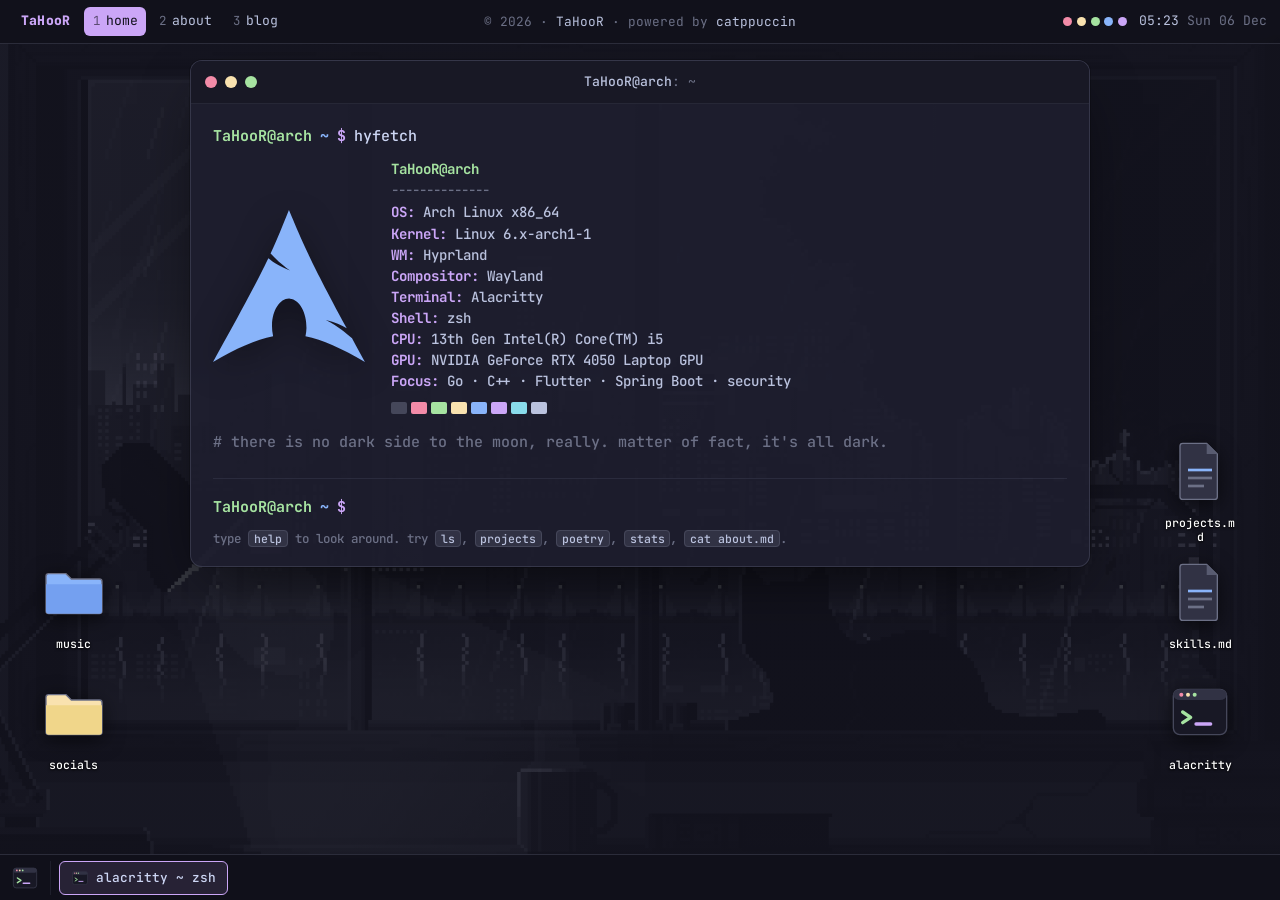
==== commit 71c1c956: "Cleaner Folder Structure" ====
--- a/index.html
+++ b/index.html
@@ -77,32 +77,16 @@
 
         <div class="home-mobile">
           <div class="prompt"><span class="p-loc">TaHooR@arch</span> <span class="p-path">~</span> <span class="p-sym">$</span> <span class="p-cmd">cat <span class="arg">about.md</span></span></div>
-          <p class="out">CS student at IIIT Guwahati.</p>
-          <p class="out">building Flutter apps, Spring Boot backends and web projects.</p>
-          <p class="out">currently getting deeper into Linux, systems, cybersecurity and Go.</p>
-          <p class="out">Arch Linux + Hyprland + terminal enjoyer.</p>
+          <div data-content="about-short"></div>
 
           <div class="prompt"><span class="p-loc">TaHooR@arch</span> <span class="p-path">~</span> <span class="p-sym">$</span> <span class="p-cmd">ls <span class="arg">~/projects</span></span></div>
-          <ul class="rows">
-            <li class="row"><span class="dot" aria-hidden="true"></span><div><div class="row-title">DevTrack</div><div class="row-sub">Flutter task manager · Spring Boot · PostgreSQL · JWT</div></div></li>
-            <li class="row"><span class="dot" aria-hidden="true"></span><div><div class="row-title">Spark</div><div class="row-sub">sports platform · Next.js · Tailwind · Spring Boot · WebSockets</div></div></li>
-            <li class="row"><span class="dot" aria-hidden="true"></span><div><div class="row-title">Satellite Tracker</div><div class="row-sub">3D ISS tracker · Three.js · satellite.js · CelesTrak</div></div></li>
-            <li class="row"><span class="dot" aria-hidden="true"></span><div><div class="row-title">Gallery</div><div class="row-sub">Flutter gallery · albums · favorites · maps · sharing</div></div></li>
-            <li class="row"><span class="dot" aria-hidden="true"></span><div><div class="row-title">CivicPulse / MedIntel</div><div class="row-sub">hackathon projects focused on real-world problems</div></div></li>
-            <li class="row"><span class="dot" aria-hidden="true"></span><div><div class="row-title">WonderVault</div><div class="row-sub">map-based travel memories app · Flutter</div></div></li>
-          </ul>
+          <ul class="rows" data-content="projects"></ul>
 
           <div class="prompt"><span class="p-loc">TaHooR@arch</span> <span class="p-path">~</span> <span class="p-sym">$</span> <span class="p-cmd">ls <span class="arg">~/skills</span></span></div>
-          <ul class="rows">
-            <li class="row"><span class="dot" aria-hidden="true"></span><div><div class="row-title">C / C++</div><div class="row-sub">DSA, systems programming and performance-focused work</div></div></li>
-            <li class="row"><span class="dot" aria-hidden="true"></span><div><div class="row-title">Java</div><div class="row-sub">Spring Boot, REST APIs, JPA and backend services</div></div></li>
-            <li class="row"><span class="dot" aria-hidden="true"></span><div><div class="row-title">Dart / Flutter</div><div class="row-sub">cross-platform apps, Firebase, Provider and custom UI</div></div></li>
-            <li class="row"><span class="dot" aria-hidden="true"></span><div><div class="row-title">Python</div><div class="row-sub">automation, data work, ML experiments and scripting</div></div></li>
-            <li class="row"><span class="dot" aria-hidden="true"></span><div><div class="row-title">TypeScript / JavaScript</div><div class="row-sub">React, Next.js, Node.js and web tooling</div></div></li>
-            <li class="row"><span class="dot" aria-hidden="true"></span><div><div class="row-title">databases</div><div class="row-sub">PostgreSQL, MySQL and MongoDB</div></div></li>
-            <li class="row"><span class="dot" aria-hidden="true"></span><div><div class="row-title">Linux</div><div class="row-sub">Arch Linux, Hyprland, terminal tooling and system tinkering</div></div></li>
-            <li class="row"><span class="dot" aria-hidden="true"></span><div><div class="row-title">security</div><div class="row-sub">learning web security, vulnerability research and cybersec</div></div></li>
-          </ul>
+          <ul class="rows" data-content="skills"></ul>
+
+          <div class="prompt"><span class="p-loc">TaHooR@arch</span> <span class="p-path">~</span> <span class="p-sym">$</span> <span class="p-cmd">ls <span class="arg">~/</span></span></div>
+          <p class="out">projects · skills · poetry · stats · music · blog · socials</p>
         </div>
 
         <div class="cmd">
@@ -113,22 +97,30 @@
             <span class="p-sym">$</span>
             <input class="cmd-input" type="text" autocomplete="off" autocapitalize="off" autocorrect="off" spellcheck="false" aria-label="terminal command input" />
           </div>
-          <div class="cmd-hint">type <kbd>help</kbd> to look around. try <kbd>ls</kbd>, <kbd>projects</kbd>, <kbd>cat about.md</kbd>, <kbd>cd blog</kbd>.</div>
+          <div class="cmd-hint">type <kbd>help</kbd> to look around. try <kbd>ls</kbd>, <kbd>projects</kbd>, <kbd>poetry</kbd>, <kbd>stats</kbd>, <kbd>cat about.md</kbd>.</div>
         </div>
       </div>
     </section>
+  </main>
 
   <footer class="footer footer-mobile">
-    <div class="footer-socials">
-      <a class="icon" href="https://github.com/TaH00R" target="_blank" rel="noopener" aria-label="github"><i class="fa-brands fa-github"></i></a>
-      <a class="icon" href="https://www.linkedin.com/in/x-tahoor-x-36652739a/" target="_blank" rel="noopener" aria-label="linkedin"><i class="fa-brands fa-linkedin"></i></a>
-      <a class="icon" href="https://www.instagram.com/tahoor.69/" target="_blank" rel="noopener" aria-label="instagram"><i class="fa-brands fa-instagram"></i></a>
-    </div>
+    <div class="footer-socials" data-content="socials"></div>
     <p>&copy; 2026 &middot; <a href="https://github.com/TaH00R" target="_blank" rel="noopener">TaHooR</a> &middot; powered by <a href="https://www.catppuccin.com/" target="_blank" rel="noopener">catppuccin</a></p>
 
   </footer>
 
-  <script src="assets/js/archfs.js"></script>
+  <script src="assets/data/site.js"></script>
+  <script src="assets/data/projects.js"></script>
+  <script src="assets/data/skills.js"></script>
+  <script src="assets/data/socials.js"></script>
+  <script src="assets/data/about.js"></script>
+  <script src="assets/data/poetry.js"></script>
+  <script src="assets/data/stats.js"></script>
+  <script src="assets/data/blogs.js"></script>
+  <script src="assets/data/fortunes.js"></script>
+  <script src="assets/data/music.js"></script>
+  <script src="assets/js/app.js"></script>
+  <script src="assets/js/filesystem.js"></script>
   <script src="assets/js/terminal.js"></script>
   <script src="assets/js/desktop.js"></script>
 </body>
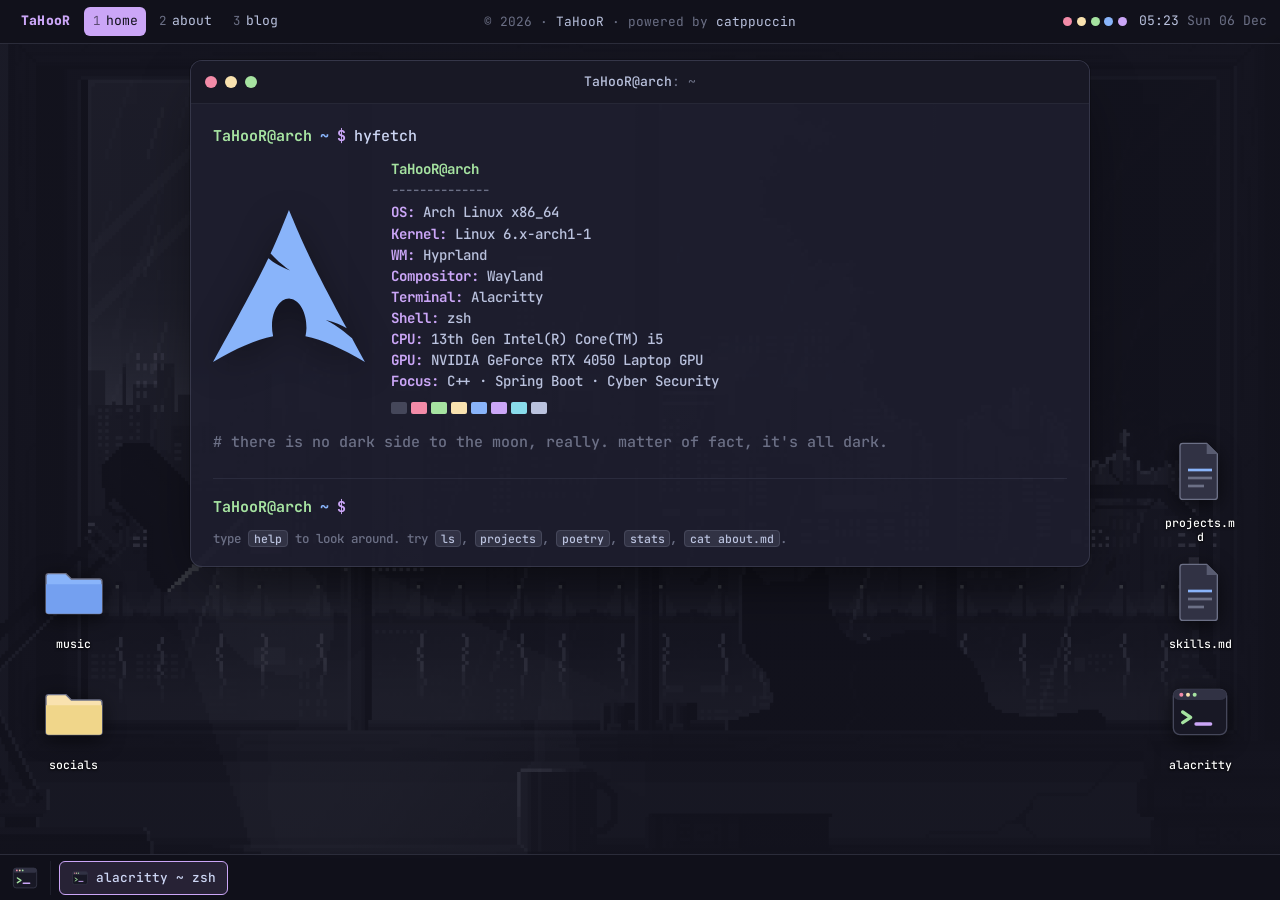
==== commit 52c8c61d: "Fixed Projects / Terminal fetching data" ====
--- a/index.html
+++ b/index.html
@@ -63,9 +63,20 @@
             <div class="fi-line"><span class="k">Compositor:</span> <span class="v">Wayland</span></div>
             <div class="fi-line"><span class="k">Terminal:</span> <span class="v">Alacritty</span></div>
             <div class="fi-line"><span class="k">Shell:</span> <span class="v">zsh</span></div>
-            <div class="fi-line"><span class="k">CPU:</span> <span class="v">13th Gen Intel(R) Core(TM) i5</span></div>
-            <div class="fi-line"><span class="k">GPU:</span> <span class="v">NVIDIA GeForce RTX 4050 Laptop GPU</span></div>
-            <div class="fi-line"><span class="k">Focus:</span> <span class="v">Go · C++ · Flutter · Spring Boot · security</span></div>
+           <div class="fi-line">
+  <span class="k">CPU:</span>
+  <span class="v" data-site="cpu"></span>
+</div>
+
+<div class="fi-line">
+  <span class="k">GPU:</span>
+  <span class="v" data-site="gpu"></span>
+</div>
+
+<div class="fi-line">
+  <span class="k">Focus:</span>
+  <span class="v" data-site="focus"></span>
+</div>
             <div class="fi-swatch" aria-hidden="true">
               <i style="background:#45475a"></i><i style="background:#f38ba8"></i><i style="background:#a6e3a1"></i><i style="background:#f9e2af"></i><i style="background:#89b4fa"></i><i style="background:#cba6f7"></i><i style="background:#89dceb"></i><i style="background:#bac2de"></i>
             </div>
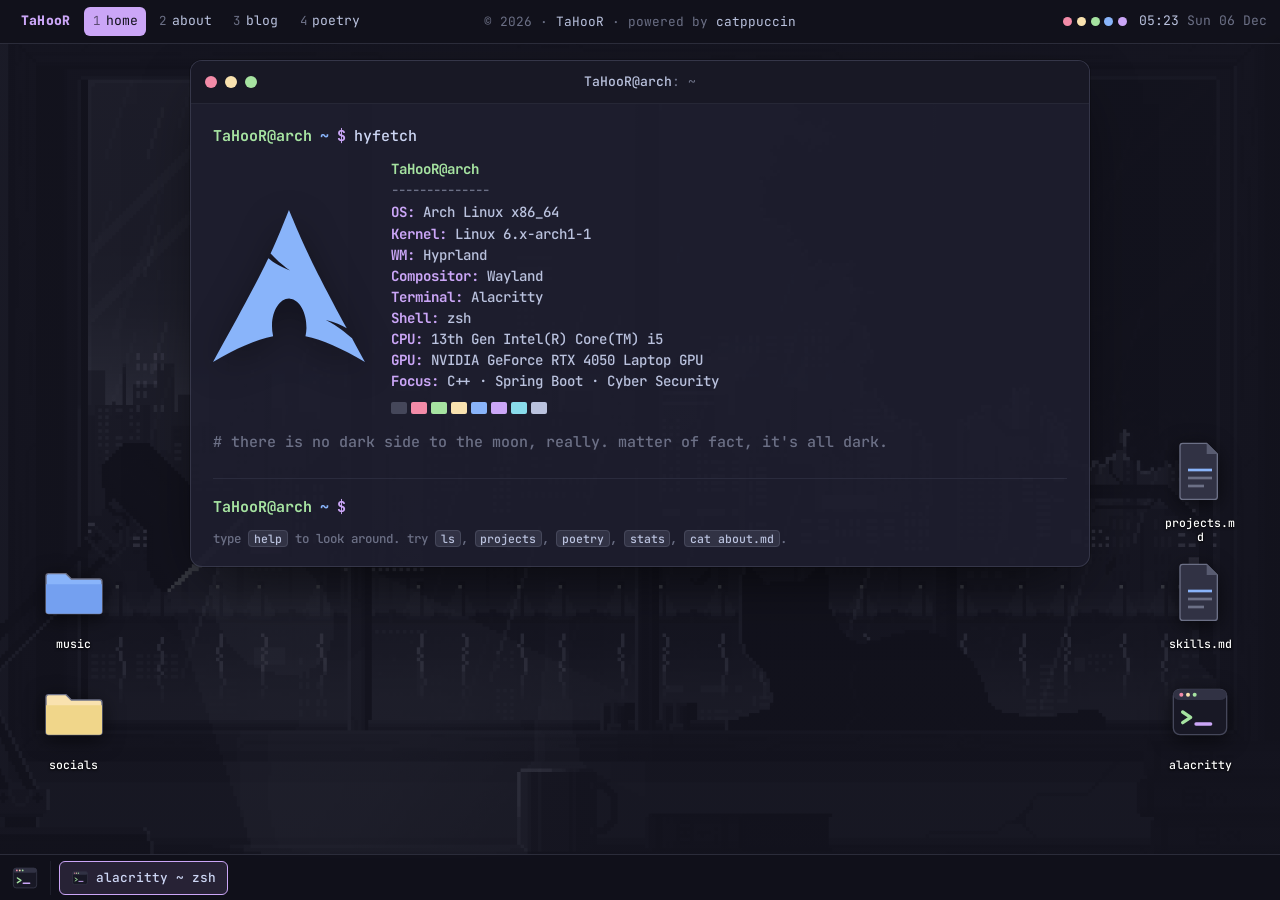
==== commit 74c704c6: "Poetry Section & Some fixes" ====
--- a/index.html
+++ b/index.html
@@ -22,6 +22,7 @@
         <li><a aria-current="page" href=""><span class="ws-num">1</span>home</a></li>
         <li><a href="about/"><span class="ws-num">2</span>about</a></li>
         <li><a href="blogs/"><span class="ws-num">3</span>blog</a></li>
+        <li><a href="poetry/"><span class="ws-num">4</span>poetry</a></li>
       </ul>
     </div>
     <div class="panel-center"><span>&copy; 2026 &middot; <a href="https://github.com/TaH00R" target="_blank" rel="noopener">TaHooR</a> &middot; powered by <a href="https://www.catppuccin.com/" target="_blank" rel="noopener">catppuccin</a></span></div>
--- a/assets/css/style.css
+++ b/assets/css/style.css
@@ -1685,6 +1685,22 @@
   fill: currentColor;
 }
 
+.poem-content {
+  margin: 14px 0 0;
+  color: var(--subtext);
+  font-family: Georgia, "Times New Roman", serif;
+  font-size: 17px;
+  line-height: 1.9;
+  white-space: pre-wrap;
+}
+
+@media (max-width: 760px) {
+  .poem-content {
+    font-size: 16px;
+    line-height: 1.8;
+  }
+}
+
 .player .i-pause { display: none; }
 .player.playing .i-play { display: none; }
 .player.playing .i-pause { display: block; }
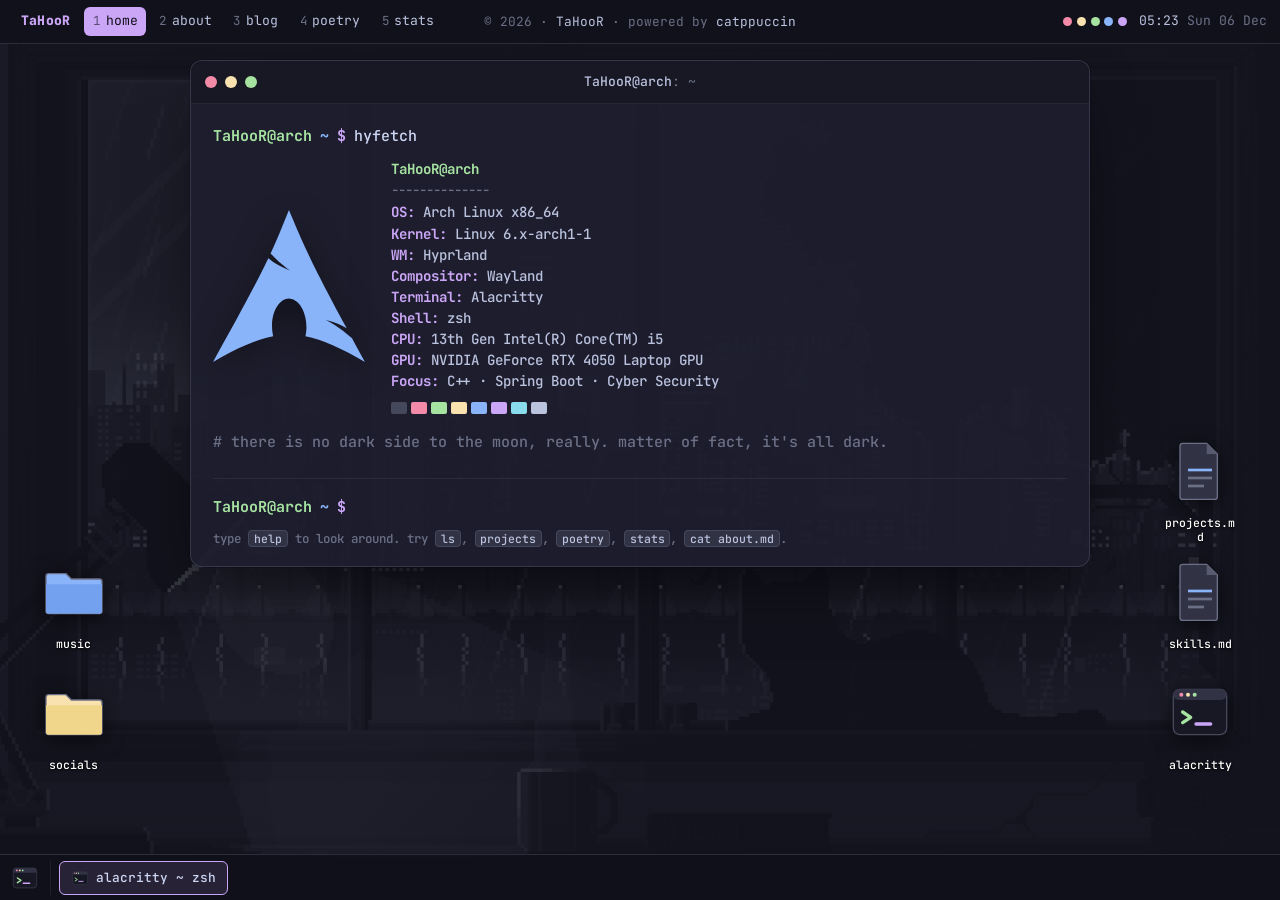
==== commit 440775e3: "Stats Page" ====
--- a/index.html
+++ b/index.html
@@ -23,6 +23,7 @@
         <li><a href="about/"><span class="ws-num">2</span>about</a></li>
         <li><a href="blogs/"><span class="ws-num">3</span>blog</a></li>
         <li><a href="poetry/"><span class="ws-num">4</span>poetry</a></li>
+        <li><a href="stats/"><span class="ws-num">5</span>stats</a></li>
       </ul>
     </div>
     <div class="panel-center"><span>&copy; 2026 &middot; <a href="https://github.com/TaH00R" target="_blank" rel="noopener">TaHooR</a> &middot; powered by <a href="https://www.catppuccin.com/" target="_blank" rel="noopener">catppuccin</a></span></div>
